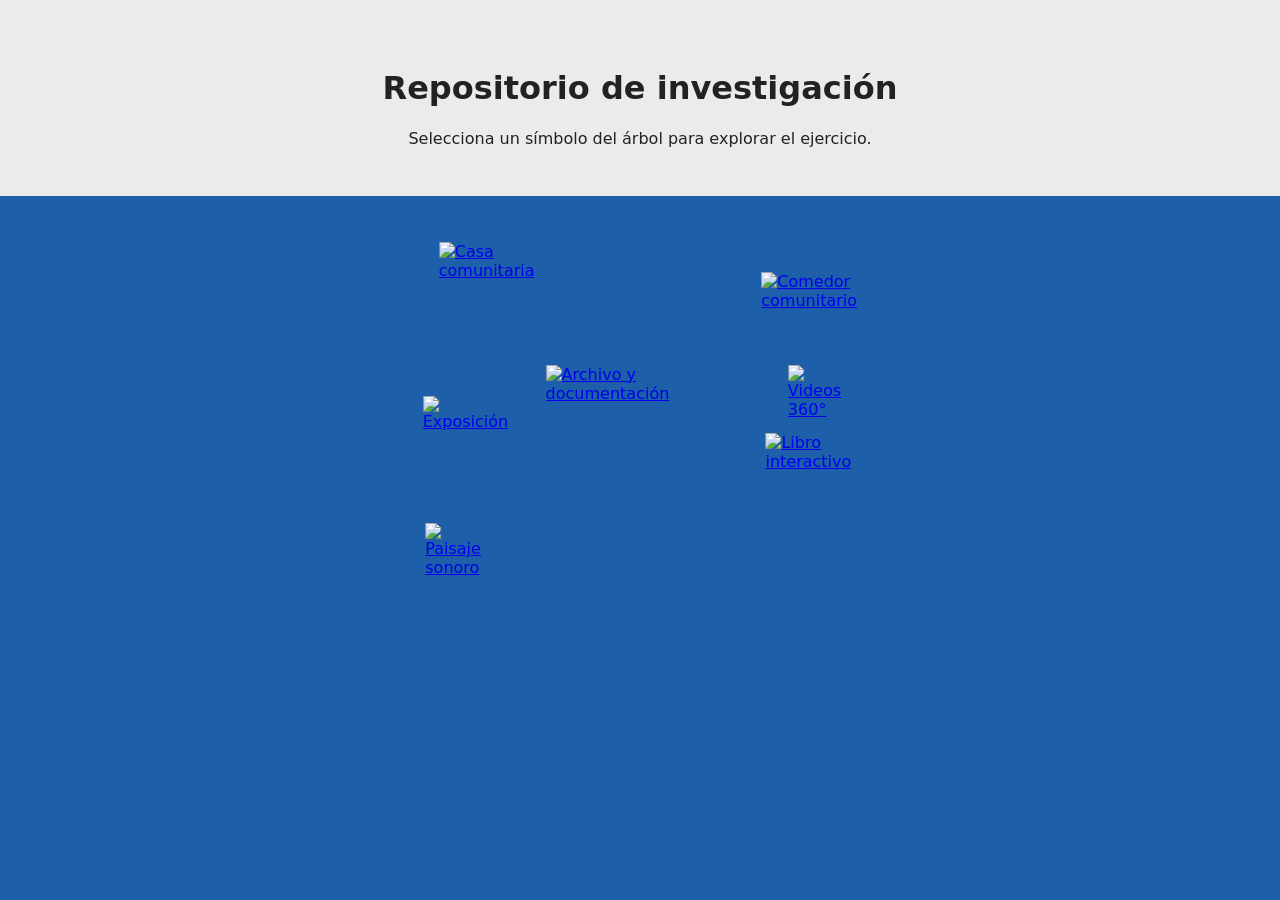
==== index.html @ 6d346aa0 "Create index.html" ====
<!DOCTYPE html>
<html lang="es">
<head>
<meta charset="UTF-8">
<meta name="viewport" content="width=device-width, initial-scale=1">
<title>Repositorio de investigación</title>
<style>
        body {
      margin: 0;
      background: #1d5fa8;
      font-family: system-ui, sans-serif;
      color: #fff;
    }

    header {
      text-align: center;
      padding: 3rem 1.5rem 2rem;
      background: #ebebeb;
      color: #222;
    }

    .arbol {
      position: relative;
      width: min(100%, 640px);
      aspect-ratio: 640 / 427;
      margin: 0 auto;
      background: url("arbol.jpg") center / 100% 100% no-repeat;
    }

    .nodo {
      position: absolute;
      display: block;
      transform: translate(-50%, -50%);
    }

    .nodo img {
      width: 100%;
      height: 100%;
      object-fit: contain;
      transition: transform 0.2s ease;
    }

    .nodo:hover img,
    .nodo:focus-visible img {
      transform: scale(1.15);
    }

    .nodo::after {
      content: attr(data-titulo);
      position: absolute;
      left: 50%;
      bottom: 110%;
      transform: translateX(-50%);
      background: #111;
      padding: 0.3rem 0.6rem;
      border-radius: 4px;
      font-size: 0.8rem;
      white-space: nowrap;
      opacity: 0;
      pointer-events: none;
      transition: opacity 0.2s;
    }

    .nodo:hover::after,
    .nodo:focus-visible::after {
      opacity: 1;
    }
  </style>
</head>
<body>

<header>
  <h1>Repositorio de investigación</h1>
  <p>Selecciona un símbolo del árbol para explorar el ejercicio.</p>
</header>

<main class="arbol">
  <!-- Las posiciones están en % del recorte del árbol.
       left/top marcan el centro del símbolo. -->

  <a class="nodo" href="#casa-comunitaria" data-titulo="Casa comunitaria"
     style="left: 21.5%; top: 15.2%; width: 5.9%; height: 8.9%;">
    <img src="simbolos/1.png" alt="Casa comunitaria">
  </a>

  <a class="nodo" href="#comedor" data-titulo="Comedor comunitario"
     style="left: 71.0%; top: 22.0%; width: 4.1%; height: 8.4%;">
    <img src="simbolos/2.png" alt="Comedor comunitario">
  </a>

  <a class="nodo" href="#archivo" data-titulo="Archivo y documentación"
     style="left: 39.3%; top: 44.0%; width: 8.1%; height: 8.9%;">
    <img src="simbolos/3.png" alt="Archivo y documentación">
  </a>

  <a class="nodo" href="#exposicion" data-titulo="Exposición"
     style="left: 20.1%; top: 51.3%; width: 8.1%; height: 8.9%;">
    <img src="simbolos/4.png" alt="Exposición">
  </a>

  <a class="nodo" href="#360" data-titulo="Videos 360°"
     style="left: 74.8%; top: 44.0%; width: 3.4%; height: 8.9%;">
    <img src="simbolos/5.png" alt="Videos 360°">
  </a>

  <a class="nodo" href="#libro" data-titulo="Libro interactivo"
     style="left: 71.3%; top: 60.0%; width: 3.4%; height: 8.9%;">
    <img src="simbolos/6.png" alt="Libro interactivo">
  </a>

  <a class="nodo" href="#paisaje-sonoro" data-titulo="Paisaje sonoro"
     style="left: 21.9%; top: 81.1%; width: 10.9%; height: 8.9%;">
    <img src="simbolos/7.png" alt="Paisaje sonoro">
  </a>
</main>

</body>
</html>
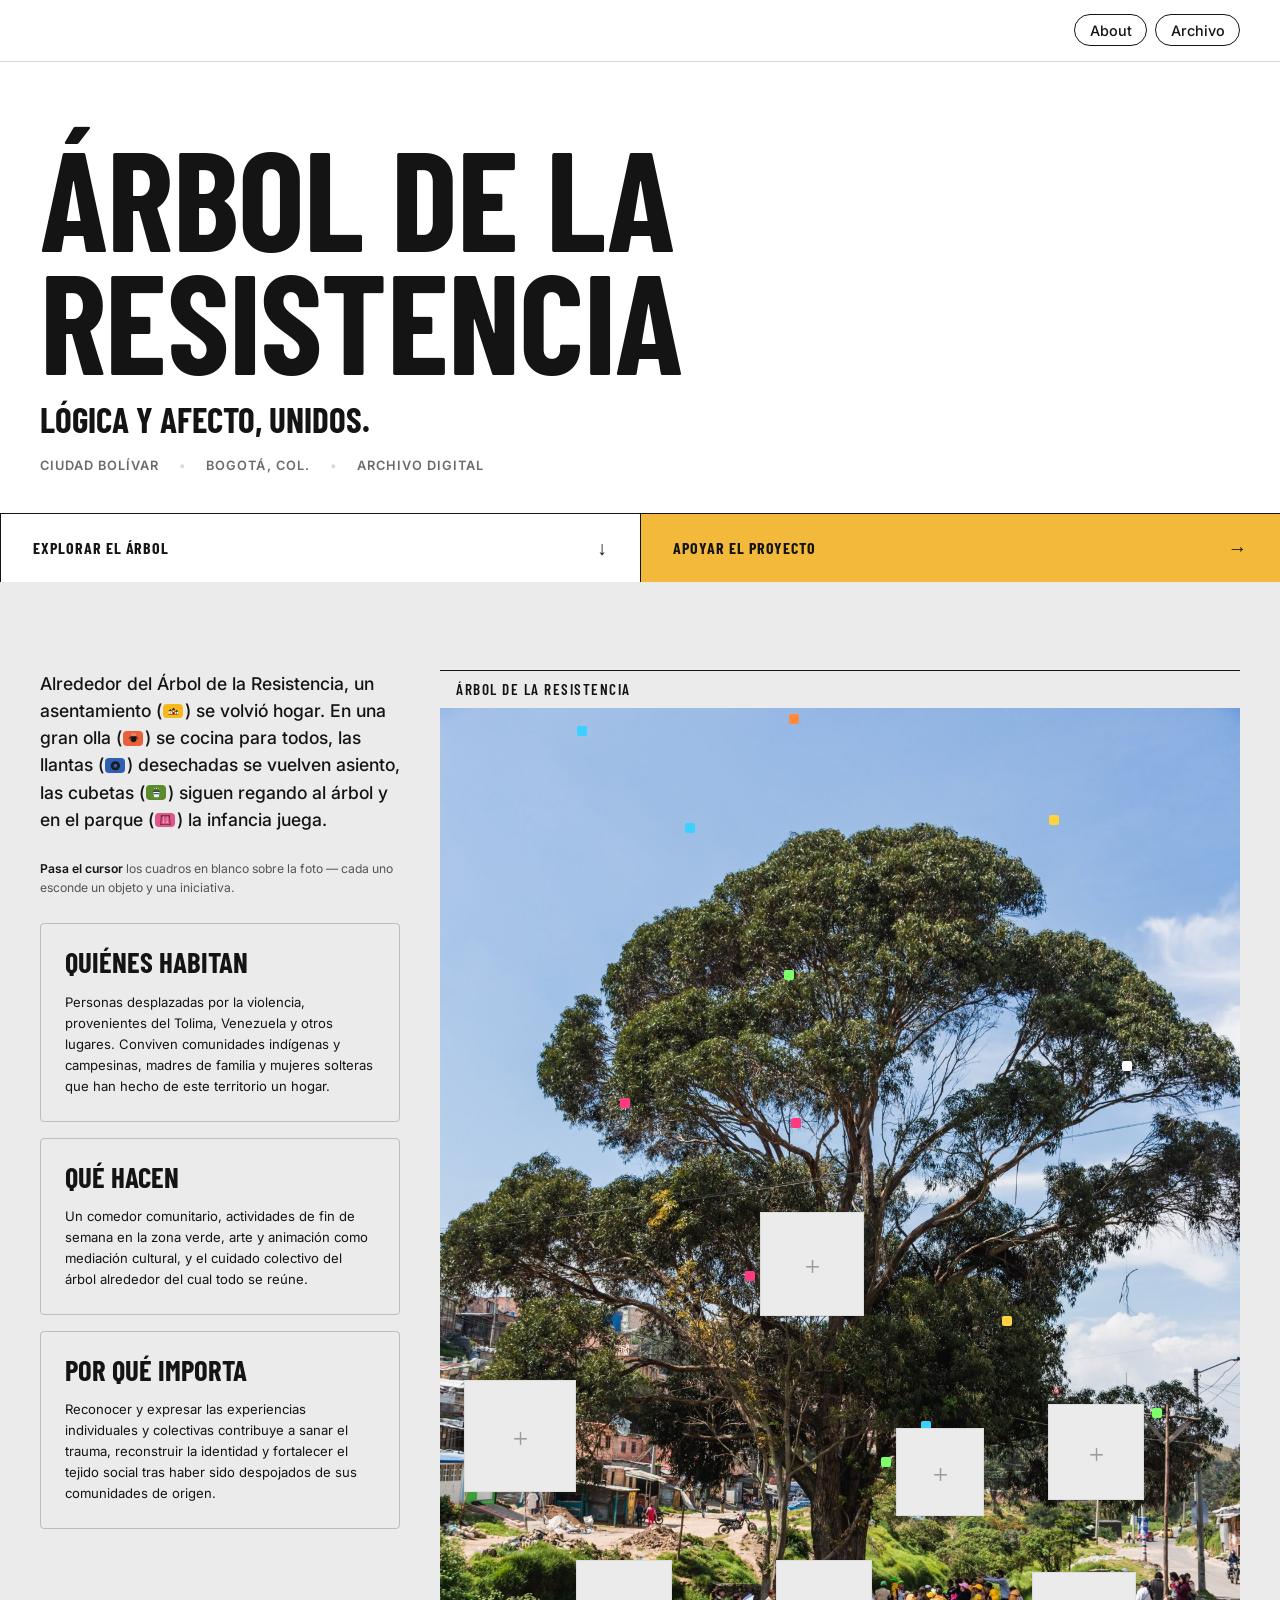
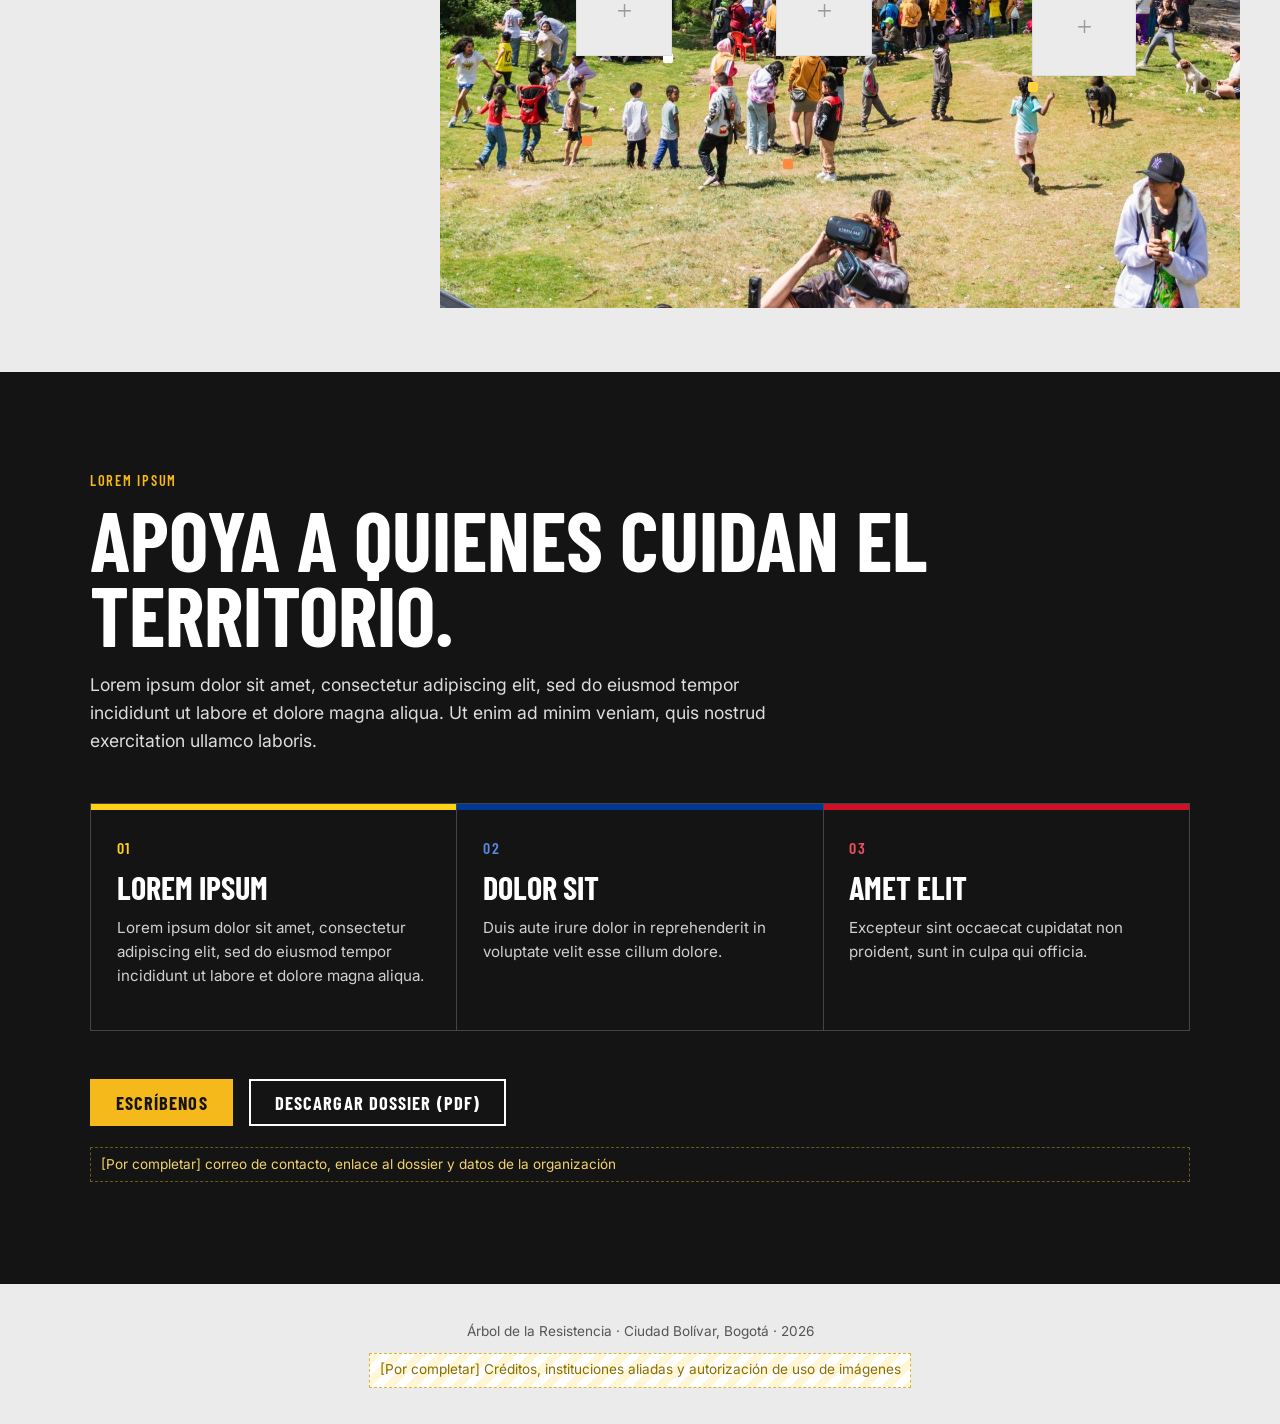
==== commit 04359270: "web primera version de la página" ====
--- a/index.html
+++ b/index.html
@@ -1,118 +1,155 @@
-<!DOCTYPE html>
+<!doctype html>
 <html lang="es">
 <head>
-<meta charset="UTF-8">
-<meta name="viewport" content="width=device-width, initial-scale=1">
-<title>Repositorio de investigación</title>
-<style>
-        body {
-      margin: 0;
-      background: #1d5fa8;
-      font-family: system-ui, sans-serif;
-      color: #fff;
-    }
+  <meta charset="utf-8">
+  <meta name="viewport" content="width=device-width, initial-scale=1">
+  <title>El Árbol de la Resistencia</title>
+  <meta name="description" content="Archivo digital de las iniciativas comunitarias de un asentamiento en Ciudad Bolívar, Bogotá, alrededor del Árbol de la Resistencia.">
+  <meta property="og:title" content="El Árbol de la Resistencia">
+  <meta property="og:description" content="Siete objetos, siete iniciativas: la memoria y el cuidado colectivo de un asentamiento en Ciudad Bolívar.">
+  <meta property="og:image" content="assets/img/arbol.jpg">
 
-    header {
-      text-align: center;
-      padding: 3rem 1.5rem 2rem;
-      background: #ebebeb;
-      color: #222;
-    }
-
-    .arbol {
-      position: relative;
-      width: min(100%, 640px);
-      aspect-ratio: 640 / 427;
-      margin: 0 auto;
-      background: url("arbol.jpg") center / 100% 100% no-repeat;
-    }
-
-    .nodo {
-      position: absolute;
-      display: block;
-      transform: translate(-50%, -50%);
-    }
-
-    .nodo img {
-      width: 100%;
-      height: 100%;
-      object-fit: contain;
-      transition: transform 0.2s ease;
-    }
-
-    .nodo:hover img,
-    .nodo:focus-visible img {
-      transform: scale(1.15);
-    }
-
-    .nodo::after {
-      content: attr(data-titulo);
-      position: absolute;
-      left: 50%;
-      bottom: 110%;
-      transform: translateX(-50%);
-      background: #111;
-      padding: 0.3rem 0.6rem;
-      border-radius: 4px;
-      font-size: 0.8rem;
-      white-space: nowrap;
-      opacity: 0;
-      pointer-events: none;
-      transition: opacity 0.2s;
-    }
-
-    .nodo:hover::after,
-    .nodo:focus-visible::after {
-      opacity: 1;
-    }
-  </style>
+  <link rel="preconnect" href="https://fonts.googleapis.com">
+  <link rel="preconnect" href="https://fonts.gstatic.com" crossorigin>
+  <link href="https://fonts.googleapis.com/css2?family=Barlow+Condensed:wght@600;700&family=Inter:wght@400;500;600&display=swap" rel="stylesheet">
+  <link rel="stylesheet" href="css/styles.css">
+  <link rel="stylesheet" href="css/extras.css">
 </head>
 <body>
 
-<header>
-  <h1>Repositorio de investigación</h1>
-  <p>Selecciona un símbolo del árbol para explorar el ejercicio.</p>
-</header>
+  <!-- ============ 1. ENCABEZADO: barra + hero + franja ============ -->
+  <header class="barra">
+    <nav class="nav" aria-label="Secciones">
+      <a href="about.html">About</a>
+      <a href="archivo.html">Archivo</a>
+    </nav>
+  </header>
 
-<main class="arbol">
-  <!-- Las posiciones están en % del recorte del árbol.
-       left/top marcan el centro del símbolo. -->
+  <section class="hero" id="inicio">
+    <h1>Árbol de la<br>resistencia</h1>
+    <p class="lema">Lógica y afecto, unidos.</p>
+    <ul class="datos">
+      <li>Ciudad Bolívar</li>
+      <li>Bogotá, Col.</li>
+      <li>Archivo digital</li>
+    </ul>
+  </section>
 
-  <a class="nodo" href="#casa-comunitaria" data-titulo="Casa comunitaria"
-     style="left: 21.5%; top: 15.2%; width: 5.9%; height: 8.9%;">
-    <img src="simbolos/1.png" alt="Casa comunitaria">
-  </a>
+  <div class="franja">
+    <a class="accion" href="#arbol">Explorar el árbol <span aria-hidden="true">↓</span></a>
+    <a class="accion principal" href="#apoyo">Apoyar el proyecto <span aria-hidden="true">→</span></a>
+  </div>
 
-  <a class="nodo" href="#comedor" data-titulo="Comedor comunitario"
-     style="left: 71.0%; top: 22.0%; width: 4.1%; height: 8.4%;">
-    <img src="simbolos/2.png" alt="Comedor comunitario">
-  </a>
+  <main>
 
-  <a class="nodo" href="#archivo" data-titulo="Archivo y documentación"
-     style="left: 39.3%; top: 44.0%; width: 8.1%; height: 8.9%;">
-    <img src="simbolos/3.png" alt="Archivo y documentación">
-  </a>
+    <!-- ============ 2. FRASE + TARJETAS + ÁRBOL INTERACTIVO (dos columnas) ============ -->
+    <section class="seccion-arbol" id="arbol" aria-labelledby="intro-titulo">
+      <h2 id="intro-titulo" class="solo-lectores">El Árbol de la Resistencia</h2>
 
-  <a class="nodo" href="#exposicion" data-titulo="Exposición"
-     style="left: 20.1%; top: 51.3%; width: 8.1%; height: 8.9%;">
-    <img src="simbolos/4.png" alt="Exposición">
-  </a>
+      <div class="col-izq">
+        <p class="frase">
+          Alrededor del Árbol de la Resistencia, un asentamiento <span class="nw">(<button class="chip" data-obj="asentamiento" type="button"></button>)</span>
+          se volvió hogar. En una gran olla <span class="nw">(<button class="chip" data-obj="olla" type="button"></button>)</span>
+          se cocina para todos, las llantas <span class="nw">(<button class="chip" data-obj="llantas" type="button"></button>)</span>
+          desechadas se vuelven asiento, las cubetas <span class="nw">(<button class="chip" data-obj="cubetas" type="button"></button>)</span>
+          siguen regando al árbol y en el parque <span class="nw">(<button class="chip" data-obj="parque" type="button"></button>)</span>
+          la infancia juega.
+        </p>
 
-  <a class="nodo" href="#360" data-titulo="Videos 360°"
-     style="left: 74.8%; top: 44.0%; width: 3.4%; height: 8.9%;">
-    <img src="simbolos/5.png" alt="Videos 360°">
-  </a>
+        <p class="pista">
+          <span class="pista-puntero">Pasa el cursor</span><span class="pista-tactil">Toca</span>
+          los cuadros en blanco sobre la foto — cada uno esconde un objeto y una iniciativa.
+        </p>
 
-  <a class="nodo" href="#libro" data-titulo="Libro interactivo"
-     style="left: 71.3%; top: 60.0%; width: 3.4%; height: 8.9%;">
-    <img src="simbolos/6.png" alt="Libro interactivo">
-  </a>
+        <div class="rejilla rejilla-vertical">
+          <article class="celda-p">
+            <h3>Quiénes habitan</h3>
+            <p>Personas desplazadas por la violencia, provenientes del Tolima, Venezuela y otros lugares. Conviven comunidades indígenas y campesinas, madres de familia y mujeres solteras que han hecho de este territorio un hogar.</p>
+          </article>
+          <article class="celda-p">
+            <h3>Qué hacen</h3>
+            <p>Un comedor comunitario, actividades de fin de semana en la zona verde, arte y animación como mediación cultural, y el cuidado colectivo del árbol alrededor del cual todo se reúne.</p>
+          </article>
+          <article class="celda-p">
+            <h3>Por qué importa</h3>
+            <p>Reconocer y expresar las experiencias individuales y colectivas contribuye a sanar el trauma, reconstruir la identidad y fortalecer el tejido social tras haber sido despojados de sus comunidades de origen.</p>
+          </article>
+        </div>
+      </div>
 
-  <a class="nodo" href="#paisaje-sonoro" data-titulo="Paisaje sonoro"
-     style="left: 21.9%; top: 81.1%; width: 10.9%; height: 8.9%;">
-    <img src="simbolos/7.png" alt="Paisaje sonoro">
-  </a>
-</main>
+      <div class="col-der">
+        <div class="escenario" aria-label="Fotografía del Árbol de la Resistencia con objetos por descubrir">
+          <div class="escenario-meta">
+            <span>Árbol de la Resistencia</span>
+            <span id="contador" aria-live="polite">Objetos descubiertos: 0 / 5</span>
+          </div>
+          <div class="foto" id="stage">
+            <img src="assets/img/arbol.jpg" width="1400" height="2100"
+                 alt="Un gran árbol de eucalipto en una zona verde de Ciudad Bolívar; debajo, niños jugando y una reunión comunitaria.">
+            <!-- Los cuadros blancos (botones) los genera js/main.js desde js/data.js -->
+          </div>
+        </div>
+      </div>
+    </section>
+
+    <!-- ============ 4. LOS TRES FRENTES + APOYO ============ -->
+    <section class="apoyo" id="apoyo" aria-labelledby="apoyo-titulo">
+      <div class="apoyo-int">
+        <p class="etiqueta">Lorem ipsum</p>
+        <h2 id="apoyo-titulo">Apoya a quienes cuidan el territorio.</h2>
+        <p class="apoyo-texto">Lorem ipsum dolor sit amet, consectetur adipiscing elit, sed do eiusmod tempor incididunt ut labore et dolore magna aliqua. Ut enim ad minim veniam, quis nostrud exercitation ullamco laboris.</p>
+
+        <div class="frentes">
+          <article class="frente" style="--c:#FCD116">
+            <span class="frente-n">01</span>
+            <h3>Lorem ipsum</h3>
+            <p>Lorem ipsum dolor sit amet, consectetur adipiscing elit, sed do eiusmod tempor incididunt ut labore et dolore magna aliqua.</p>
+          </article>
+          <article class="frente" style="--c:#003893; --n:#5B86E0">
+            <span class="frente-n">02</span>
+            <h3>Dolor sit</h3>
+            <p>Duis aute irure dolor in reprehenderit in voluptate velit esse cillum dolore.</p>
+          </article>
+          <article class="frente" style="--c:#CE1126; --n:#F0505F">
+            <span class="frente-n">03</span>
+            <h3>Amet elit</h3>
+            <p>Excepteur sint occaecat cupidatat non proident, sunt in culpa qui officia.</p>
+          </article>
+        </div>
+
+        <div class="contacto">
+          <a class="boton" href="mailto:contacto@ejemplo.org?subject=%C3%81rbol%20de%20la%20Resistencia">Escríbenos</a>
+          <a class="boton boton-ghost" href="#" aria-disabled="true" title="Pendiente: enlazar el dossier en PDF">Descargar dossier (PDF)</a>
+          <p class="pendiente">[Por completar] correo de contacto, enlace al dossier y datos de la organización</p>
+        </div>
+      </div>
+    </section>
+  </main>
+
+  <footer class="pie">
+    <p>Árbol de la Resistencia · Ciudad Bolívar, Bogotá · 2026</p>
+    <p class="pendiente">[Por completar] Créditos, instituciones aliadas y autorización de uso de imágenes</p>
+  </footer>
+
+  <!-- ============ VENTANA SOBREPUESTA (se rellena desde js/data.js) ============ -->
+  <div class="modal" id="modal" hidden>
+    <div class="modal-fondo" data-cerrar></div>
+    <div class="modal-panel" role="dialog" aria-modal="true" aria-labelledby="modal-titulo" tabindex="-1">
+      <div class="modal-barra">
+        <span class="modal-pos" id="modal-pos"></span>
+        <div class="modal-acciones">
+          <button type="button" id="prev" aria-label="Objeto anterior">←</button>
+          <button type="button" id="next" aria-label="Objeto siguiente">→</button>
+          <button type="button" id="cerrar" data-cerrar aria-label="Cerrar">Cerrar ✕</button>
+        </div>
+      </div>
+      <div class="modal-cuerpo" id="modal-cuerpo"></div>
+    </div>
+  </div>
+
+  <script src="js/data.js"></script>
+  <script src="js/main.js"></script>
+  <script src="js/extras.js"></script>
 
 </body>
-</html>+</html>
--- a/css/styles.css
+++ b/css/styles.css
@@ -0,0 +1,301 @@
+/* ============================================================
+   PROYECTO CONSTANZA — estilos
+   Paleta tomada de la foto: cielo, pasto, chaquetas amarillas.
+   Tipografía: condensada y en mayúsculas para títulos (idea 3),
+   sans neutra para texto (ideas 1 y 2).
+   ============================================================ */
+
+:root {
+  --gris: #ebebeb;
+  --blanco: #fff;
+  --tinta: #141414;
+  --linea: #bdbdbd;
+  --amarillo: #F6B91B;
+  --naranja: #E8603C;
+  --azul: #2F5FB3;
+  --verde: #5C8A2E;
+  --rosa: #E0568A;
+  --display: 'Barlow Condensed', 'Arial Narrow', Impact, sans-serif;
+  --texto: 'Inter', system-ui, -apple-system, 'Segoe UI', Roboto, sans-serif;
+}
+
+*, *::before, *::after { box-sizing: border-box; }
+html { scroll-behavior: smooth; }
+body {
+  margin: 0;
+  font-family: var(--texto);
+  color: var(--tinta);
+  background: var(--gris);
+  line-height: 1.6;
+  -webkit-font-smoothing: antialiased;
+}
+body.bloqueado { overflow: hidden; }
+img { max-width: 100%; }
+a { color: inherit; }
+
+.solo-lectores {
+  position: absolute; width: 1px; height: 1px; overflow: hidden;
+  clip: rect(0 0 0 0); white-space: nowrap;
+}
+
+.etiqueta {
+  font: 600 .9rem/1 var(--display);
+  letter-spacing: .12em; text-transform: uppercase; margin: 0 0 .8rem;
+}
+
+.pendiente { /* marcador de contenido por completar */
+  color: #8a6d00; background: repeating-linear-gradient(135deg, #fff6d6 0 8px, #fff 8px 16px);
+  border: 1px dashed #d6b53a; padding: .35rem .6rem; font-size: .85rem;
+}
+
+/* ================= 1. PORTADA ================= */
+.portada {
+  display: grid;
+  grid-template-columns: repeat(4, 1fr);
+  background: var(--blanco);
+  border-bottom: 1px solid var(--tinta);
+}
+.celda {
+  padding: clamp(14px, 2.2vw, 28px);
+  border-right: 1px solid var(--linea);
+  border-bottom: 1px solid var(--linea);
+  font-family: var(--display);
+  text-transform: uppercase;
+  font-weight: 700;
+  line-height: 1;
+}
+.celda p { margin: 0; }
+.celda-titulo { grid-column: span 2; display: flex; align-items: flex-end; min-height: clamp(180px, 30vw, 380px); }
+.celda-titulo h1 { margin: 0; font-size: clamp(2.2rem, 7vw, 7rem); line-height: .86; white-space: nowrap; letter-spacing: -.01em; }
+.celda-dato { font-size: clamp(1rem, 2vw, 1.6rem); }
+.celda-marca { display: flex; justify-content: flex-end; text-align: right; }
+.celda-lema { grid-column: span 2; font-size: clamp(1.4rem, 3.4vw, 3rem); display: flex; align-items: center; }
+.celda-link {
+  display: flex; align-items: center; justify-content: space-between;
+  font-size: clamp(1rem, 1.8vw, 1.5rem); text-decoration: none; letter-spacing: .02em;
+  transition: background .2s, color .2s;
+}
+.celda-link:hover, .celda-link:focus-visible { background: var(--tinta); color: var(--blanco); outline: none; }
+.celda-apoyo { background: var(--amarillo); border-right: 0; }
+.celda-apoyo:hover, .celda-apoyo:focus-visible { background: var(--naranja); color: var(--tinta); }
+.celda:nth-child(4n) { border-right: 0; }
+
+/* ================= 2. FRASE + ÁRBOL ================= */
+.intro { padding: clamp(48px, 9vw, 110px) 20px clamp(28px, 4vw, 48px); text-align: center; }
+.frase {
+  max-width: 34em; margin: 0 auto;
+  font-size: clamp(1.15rem, 2.5vw, 1.75rem);
+  line-height: 2.5; font-weight: 500;
+}
+.nw { white-space: nowrap; }
+.chip {
+  display: inline-block; vertical-align: middle;
+  width: 2.1em; height: 1.5em; margin: 0 .1em; padding: .12em;
+  border: 0; border-radius: 4px; background: var(--tile);
+  cursor: pointer; position: relative; top: -.08em;
+  transition: transform .2s ease, box-shadow .2s ease;
+}
+.chip svg { width: 100%; height: 100%; display: block; }
+.chip:hover, .chip:focus-visible { transform: scale(1.18) rotate(-2deg); box-shadow: 0 6px 16px rgba(0,0,0,.25); outline: none; z-index: 2; }
+
+.pista { margin: 2rem auto 0; max-width: 32em; font-size: .9rem; color: #555; }
+.pista span:first-child, .pista span:nth-child(2) { font-weight: 600; color: var(--tinta); }
+.pista-tactil { display: none; }
+@media (hover: none) { .pista-puntero { display: none; } .pista-tactil { display: inline; } }
+
+.escenario { max-width: 860px; margin: 0 auto; }
+.escenario-meta {
+  display: flex; justify-content: space-between; gap: 1rem;
+  padding: .7rem 1rem; font: 600 .95rem/1 var(--display);
+  letter-spacing: .1em; text-transform: uppercase;
+  border-top: 1px solid var(--tinta);
+}
+.foto { position: relative; line-height: 0; background: #6fa3de; }
+.foto img { display: block; width: 100%; height: auto; }
+
+/* --- el cuadro blanco que esconde un objeto --- */
+.cuadro {
+  position: absolute; padding: 0; border: 0; cursor: pointer;
+  background: var(--gris);               /* igual al fondo de la página: parece un recorte */
+  box-shadow: inset 0 0 0 1px rgba(0,0,0,.06);
+  transition: transform .25s cubic-bezier(.2,.8,.2,1), box-shadow .25s;
+  container-type: size;
+}
+.cuadro:hover, .cuadro:focus-visible, .cuadro.espiando {
+  transform: scale(1.12); z-index: 5; outline: none;
+  box-shadow: 0 14px 34px rgba(0,0,0,.4);
+}
+.cuadro:focus-visible { outline: 3px solid var(--tinta); outline-offset: 3px; }
+
+.objeto {
+  position: absolute; inset: 0; background: var(--tile);
+  display: grid; place-items: center;
+  opacity: 0; transform: scale(.86);
+  transition: opacity .22s ease, transform .3s cubic-bezier(.2,.8,.2,1);
+}
+.objeto svg { width: 66%; height: 66%; margin-bottom: 14%; display: block; }
+.objeto img { width: 78%; height: 66%; object-fit: contain; margin-bottom: 14%; display: block; filter: drop-shadow(0 4px 6px rgba(0,0,0,.3)); }
+.objeto-nombre {
+  position: absolute; left: 0; right: 0; bottom: 0; padding: .25em .4em;
+  background: rgba(255,255,255,.9); text-align: center; line-height: 1.05;
+  font: 700 clamp(8px, 9.5cqw, 14px)/1.05 var(--display);
+  letter-spacing: .03em; overflow-wrap: anywhere; text-transform: uppercase;
+}
+.cuadro:hover .objeto, .cuadro:focus-visible .objeto, .cuadro.espiando .objeto { opacity: 1; transform: scale(1); }
+
+.mas {
+  position: absolute; inset: 0; display: grid; place-items: center;
+  font: 300 clamp(18px, 40cqw, 34px)/1 var(--display); color: #9b9b9b; pointer-events: none;
+  animation: latido 3.2s ease-in-out infinite; animation-delay: var(--retraso, 0s);
+  transition: opacity .15s;
+}
+.cuadro:hover .mas, .cuadro:focus-visible .mas, .cuadro.espiando .mas { opacity: 0; animation: none; }
+@keyframes latido { 0%, 100% { opacity: .35; } 50% { opacity: 1; } }
+
+.cuadro.visto::after {                     /* marca discreta de "ya lo exploraste" */
+  content: ''; position: absolute; left: 0; right: 0; bottom: -5px; height: 4px; background: var(--tile);
+}
+
+/* ================= 3. EL PROYECTO (rejilla estilo póster) ================= */
+.proyecto { background: var(--blanco); border-top: 1px solid var(--tinta); }
+.rejilla { display: grid; grid-template-columns: repeat(3, 1fr); max-width: 1200px; margin: 0 auto; }
+.celda-p { padding: clamp(24px, 4vw, 56px); border-right: 1px solid var(--linea); }
+.celda-p:last-child { border-right: 0; }
+.celda-p h3 { margin: 0 0 1rem; font: 700 clamp(1.8rem, 3.4vw, 2.8rem)/.95 var(--display); text-transform: uppercase; }
+.celda-p p { margin: 0; max-width: 34ch; }
+
+/* ================= 4. APOYO ================= */
+.apoyo { background: var(--tinta); color: var(--blanco); padding: clamp(48px, 8vw, 110px) 20px; }
+.apoyo-int { max-width: 1100px; margin: 0 auto; }
+.apoyo .etiqueta { color: var(--amarillo); }
+.apoyo h2 { margin: 0 0 1.2rem; max-width: 14em; font: 700 clamp(2.4rem, 6.5vw, 5.4rem)/.9 var(--display); text-transform: uppercase; }
+.apoyo-texto { max-width: 40em; font-size: 1.1rem; color: #ddd; margin: 0 0 3rem; }
+
+.frentes { display: grid; grid-template-columns: repeat(3, 1fr); gap: 1px; background: #444; border: 1px solid #444; }
+.frente { background: var(--tinta); padding: 1.6rem; border-top: 6px solid var(--c); }   /* franja: amarillo, azul, rojo */
+.frente-n { font: 600 1rem/1 var(--display); color: var(--n, var(--c)); letter-spacing: .1em; }
+.frente h3 { margin: .6rem 0 .8rem; font: 700 2rem/1 var(--display); text-transform: uppercase; }
+.frente p { margin: 0 0 1rem; color: #d0d0d0; font-size: .95rem; }
+.apoyo .pendiente { color: #f3d36a; background: transparent; border-color: #6b5a1c; }
+
+.contacto { display: flex; flex-wrap: wrap; gap: .8rem 1rem; align-items: center; margin-top: 3rem; }
+.contacto .pendiente { flex-basis: 100%; margin: .5rem 0 0; }
+.boton {
+  display: inline-block; padding: .9rem 1.6rem; background: var(--amarillo); color: var(--tinta);
+  font: 700 1.15rem/1 var(--display); letter-spacing: .06em; text-transform: uppercase; text-decoration: none;
+  transition: transform .15s, background .15s;
+}
+.boton:hover, .boton:focus-visible { background: var(--naranja); transform: translateY(-2px); outline: none; }
+.boton-ghost { background: transparent; color: var(--blanco); box-shadow: inset 0 0 0 2px var(--blanco); }
+.boton-ghost:hover, .boton-ghost:focus-visible { background: var(--blanco); color: var(--tinta); }
+
+.pie { padding: 2rem 20px; text-align: center; font-size: .85rem; color: #555; background: var(--gris); }
+.pie p { margin: .3rem auto; }
+.pie .pendiente { display: inline-block; }
+
+/* ================= VENTANA SOBREPUESTA ================= */
+.modal[hidden] { display: none; }
+.modal { position: fixed; inset: 0; z-index: 100; }
+.modal-fondo { position: absolute; inset: 0; background: rgba(10,10,10,.72); backdrop-filter: blur(4px); animation: aparecer .25s ease; }
+.modal-panel {
+  position: absolute; top: 50%; left: 50%;
+  width: min(1040px, 94vw); max-height: 92vh; overflow-y: auto;
+  background: var(--blanco); transform: translate(-50%, -50%);
+  box-shadow: 0 30px 80px rgba(0,0,0,.5); outline: none;
+  animation: subir .35s cubic-bezier(.2,.8,.2,1);
+}
+@keyframes aparecer { from { opacity: 0; } }
+@keyframes subir { from { opacity: 0; transform: translate(-50%, -46%); } }
+
+.modal-barra {
+  position: sticky; top: 0; z-index: 3; display: flex; justify-content: space-between; align-items: center;
+  padding: .6rem .8rem .6rem 1.2rem; background: var(--blanco); border-bottom: 1px solid var(--linea);
+}
+.modal-pos { font: 700 1.1rem/1 var(--display); letter-spacing: .1em; }
+.modal-acciones { display: flex; gap: .4rem; }
+.modal-acciones button {
+  font: 700 1rem/1 var(--display); letter-spacing: .06em; text-transform: uppercase;
+  padding: .6rem .9rem; background: transparent; border: 1px solid var(--tinta); cursor: pointer;
+}
+.modal-acciones button:hover, .modal-acciones button:focus-visible { background: var(--tinta); color: var(--blanco); outline: none; }
+
+.m-cab { display: grid; grid-template-columns: minmax(180px, 34%) 1fr; background: var(--tile); }
+.m-objeto { position: relative; display: grid; place-items: center; padding: 2rem; min-height: 260px; }
+.m-objeto svg { width: min(100%, 220px); height: auto; }
+.m-objeto img { width: min(100%, 220px); max-height: 240px; object-fit: contain; filter: drop-shadow(0 6px 10px rgba(0,0,0,.3)); }
+.m-num { position: absolute; left: 1rem; top: .6rem; font: 700 clamp(3rem, 8vw, 6rem)/1 var(--display); color: rgba(255,255,255,.75); }
+.m-titulos { background: var(--blanco); padding: clamp(1.4rem, 3vw, 2.6rem); display: flex; flex-direction: column; justify-content: flex-end; border-left: 1px solid var(--tinta); }
+.m-titulos h2 { margin: 0 0 1rem; font: 700 clamp(2.6rem, 7vw, 5.4rem)/.88 var(--display); text-transform: uppercase; }
+.m-iniciativa { margin: 0; font-size: 1.15rem; font-weight: 600; }
+.m-iniciativa span { display: block; font: 600 .85rem/1 var(--display); letter-spacing: .12em; text-transform: uppercase; color: #777; margin-bottom: .3rem; }
+
+.m-grid { display: grid; grid-template-columns: 1.2fr 1fr; border-bottom: 1px solid var(--linea); }
+.m-col { padding: clamp(1.2rem, 3vw, 2.2rem); }
+.m-col + .m-col { border-left: 1px solid var(--linea); }
+.m-col h3, .m-seccion h3 {
+  margin: 1.4rem 0 .7rem; font: 700 1.05rem/1 var(--display); letter-spacing: .12em; text-transform: uppercase;
+}
+.m-col h3:first-child { margin-top: 0; }
+.m-col p { margin: 0 0 .8rem; }
+.m-simbolo { font-size: 1.1rem; }
+
+.cifras { display: grid; gap: .6rem; }
+.cifra { display: flex; align-items: baseline; gap: .8rem; padding: .6rem 0; border-bottom: 1px solid var(--linea); }
+.cifra strong { font: 700 2.6rem/1 var(--display); min-width: 2.6ch; }
+.cifra span { font-size: .9rem; color: #555; }
+.cifra.pendiente { background: none; border: 0; border-bottom: 1px dashed #d6b53a; padding-left: 0; }
+
+.voz { margin: 0; padding: 1rem 1.2rem; border-left: 5px solid var(--tile, var(--amarillo)); background: var(--gris); }
+.voz p { font-size: 1.1rem; font-style: italic; margin: 0 0 .5rem; }
+.voz cite { font-size: .85rem; font-style: normal; color: #555; }
+.voz.pendiente { background: repeating-linear-gradient(135deg, #fff6d6 0 8px, #fff 8px 16px); }
+
+.m-seccion { padding: clamp(1.2rem, 3vw, 2.2rem); }
+.m-seccion h3 { margin-top: 0; }
+.galeria { display: grid; grid-template-columns: repeat(3, 1fr); gap: 8px; }
+.galeria figure { margin: 0; aspect-ratio: 4 / 3; overflow: hidden; background: var(--gris); position: relative; }
+.galeria img { width: 100%; height: 100%; object-fit: cover; display: block; }
+.galeria figcaption { position: absolute; left: 0; right: 0; bottom: 0; padding: .4rem .6rem; font-size: .75rem; background: rgba(255,255,255,.9); }
+.foto-vacia { display: grid; place-content: center; text-align: center; gap: .3rem; border: 1.5px dashed #aaa; color: #777; font: 600 1.05rem/1 var(--display); letter-spacing: .08em; text-transform: uppercase; }
+.foto-vacia small { font: 400 .7rem/1.2 var(--texto); letter-spacing: 0; text-transform: none; word-break: break-all; padding: 0 .6rem; }
+.m-nota { margin: .8rem 0 0; font-size: .85rem; color: #666; }
+
+.m-apoyo { background: var(--gris); }
+.m-apoyo ul { margin: 0 0 1.2rem; padding-left: 1.2rem; }
+.m-apoyo li { margin-bottom: .4rem; }
+.m-apoyo li.pendiente { list-style: none; margin-left: -1.2rem; }
+.m-apoyo .boton { margin-top: .4rem; }
+
+/* ================= MODO EDICIÓN (?edit) ================= */
+.modo-edicion .cuadro { cursor: move; outline: 2px dashed #e8603c; touch-action: none; }
+.modo-edicion .cuadro .objeto { opacity: .9; transform: none; }
+.modo-edicion .cuadro .mas { display: none; }
+.asa { position: absolute; right: -2px; bottom: -2px; width: 14px; height: 14px; background: var(--tinta); cursor: nwse-resize; }
+.barra-edicion {
+  position: fixed; left: 0; right: 0; bottom: 0; z-index: 200; padding: .7rem 1rem;
+  background: var(--tinta); color: var(--blanco); font-size: .85rem;
+}
+.barra-edicion button { margin-left: .6rem; padding: .35rem .8rem; font: 700 .9rem var(--display); letter-spacing: .05em; cursor: pointer; }
+.barra-edicion pre { margin: .5rem 0 0; font-size: .75rem; color: #f3d36a; white-space: pre-wrap; }
+
+/* ================= RESPONSIVE ================= */
+@media (max-width: 760px) {
+  .portada { grid-template-columns: repeat(2, 1fr); }
+  .celda-titulo, .celda-lema { grid-column: span 2; }
+  .celda:nth-child(4n) { border-right: 1px solid var(--linea); }
+  .celda:nth-child(2n) { border-right: 0; }
+  .celda-titulo { border-right: 0; }
+  .rejilla, .frentes, .m-grid { grid-template-columns: 1fr; }
+  .celda-p { border-right: 0; border-bottom: 1px solid var(--linea); }
+  .m-col + .m-col { border-left: 0; border-top: 1px solid var(--linea); }
+  .m-cab { grid-template-columns: 1fr; }
+  .m-titulos { border-left: 0; border-top: 1px solid var(--tinta); }
+  .m-objeto { min-height: 180px; }
+  .galeria { grid-template-columns: 1fr 1fr; }
+  .modal-panel { width: 100vw; max-height: 100vh; height: 100vh; }
+}
+
+@media (prefers-reduced-motion: reduce) {
+  html { scroll-behavior: auto; }
+  *, *::before, *::after { animation: none !important; transition: none !important; }
+}
--- a/css/extras.css
+++ b/css/extras.css
@@ -0,0 +1,150 @@
+/* Estilos añadidos. Se cargan después de styles.css. */
+
+/* ---- Navegación visible arriba a la derecha ---- */
+.menu { position: fixed; top: 1rem; right: 1rem; z-index: 60; display: flex; gap: .5rem; font-family: Inter, system-ui, sans-serif; }
+.menu a { background: #fff; border: 1.5px solid #111; color: #111; padding: .35rem .9rem; border-radius: 999px; text-decoration: none; font-size: .9rem; }
+.menu a:hover, .menu a:focus-visible { background: #111; color: #fff; }
+
+/* ---- Páginas auxiliares (About y Archivo) ---- */
+.pagina-simple { max-width: 1000px; margin: 0 auto; padding: 2.5rem 1.25rem 5rem; font-family: Inter, system-ui, sans-serif; color: #111; }
+.pagina-simple h1 { font-family: 'Barlow Condensed', system-ui, sans-serif; font-size: clamp(2rem, 6vw, 3.2rem); margin: .2rem 0 1rem; }
+.volver { color: #111; text-decoration: none; border-bottom: 1px solid #111; }
+.personas { display: grid; grid-template-columns: repeat(auto-fill, minmax(200px, 1fr)); gap: 1rem; margin-top: 1.5rem; }
+.persona { border: 1.5px solid #111; border-radius: 6px; padding: .75rem; }
+.persona .foto { aspect-ratio: 1; background: #ddd; border-radius: 6px; margin-bottom: .5rem; }
+.persona h3 { margin: 0; font-size: 1rem; }
+.persona p { margin: .2rem 0 0; font-size: .85rem; color: #555; }
+.galeria-archivo { display: grid; grid-template-columns: repeat(auto-fill, minmax(160px, 1fr)); gap: .6rem; margin-top: 1.5rem; }
+.galeria-archivo .ficha { aspect-ratio: 1; border: 1.5px dashed #888; border-radius: 6px; display: grid; place-items: center; font-size: .8rem; color: #666; text-align: center; padding: .4rem; overflow: hidden; }
+.galeria-archivo img { width: 100%; height: 100%; object-fit: cover; border-radius: 6px; }
+.sentinela { text-align: center; color: #666; font-size: .85rem; padding: 1rem; }
+
+/* ---- Glitch dentro de la foto del árbol (igual al archivo de referencia) ---- */
+#stage { position: relative; }
+.glitch-capa { position: absolute; inset: 0; overflow: hidden; pointer-events: none; z-index: 0; }
+.glitch { position: absolute; width: 10px; height: 10px; border-radius: 2px; animation: parpadeo 1.6s steps(2) infinite; }
+@keyframes parpadeo {
+  0%   { opacity: 1;  transform: translate(0, 0); }
+  50%  { opacity: .2; transform: translate(4px, -3px); }
+  100% { opacity: 1;  transform: translate(-3px, 2px); }
+}
+
+/* ---- Encabezado nuevo: barra + hero + franja (maqueta aprobada) ---- */
+:root {
+  --enc-tinta: #141414;
+  --enc-papel: #ffffff;
+  --enc-amarillo: #F2B93B;
+  --enc-gris: #6b6b68;
+  --enc-linea: #d9d9d6;
+}
+
+.barra {
+  position: sticky; top: 0; z-index: 40;
+  background: var(--enc-papel);
+  border-bottom: 1px solid var(--enc-linea);
+  display: flex; align-items: center; justify-content: flex-end;
+  padding: .9rem clamp(1rem, 4vw, 2.5rem);
+}
+.barra .nav { display: flex; gap: .5rem; }
+.barra .nav a {
+  font: 500 .9rem Inter, system-ui, sans-serif; color: var(--enc-tinta); text-decoration: none;
+  padding: .4rem .9rem; border: 1.5px solid var(--enc-tinta); border-radius: 999px;
+}
+.barra .nav a:hover, .barra .nav a:focus-visible { background: var(--enc-tinta); color: var(--enc-papel); }
+
+.hero {
+  padding: clamp(2rem, 6vw, 4.5rem) clamp(1rem, 4vw, 2.5rem) clamp(1.5rem, 4vw, 2.5rem);
+  display: grid; gap: 1.25rem;
+  background: var(--enc-papel); color: var(--enc-tinta);
+}
+.hero h1 {
+  margin: 0;
+  font: 700 clamp(3.2rem, 11vw, 9rem)/.88 'Barlow Condensed', 'Arial Narrow', sans-serif;
+  text-transform: uppercase;
+  letter-spacing: -.005em;
+}
+.hero .lema {
+  font: 700 clamp(1.4rem, 3.2vw, 2.2rem)/1.05 'Barlow Condensed', 'Arial Narrow', sans-serif;
+  text-transform: uppercase; margin: 0;
+}
+.hero .datos {
+  display: flex; flex-wrap: wrap; gap: .5rem 1.25rem;
+  font: 600 .8rem Inter, system-ui, sans-serif; letter-spacing: .08em; text-transform: uppercase; color: var(--enc-gris);
+  margin: 0; list-style: none; padding: 0;
+}
+.hero .datos li + li::before { content: '•'; margin-right: 1.25rem; color: var(--enc-linea); }
+
+.franja {
+  border-top: 1px solid var(--enc-tinta);
+  display: grid;
+  grid-template-columns: 1fr 1fr;
+  align-items: stretch;
+  background: var(--enc-papel);
+}
+.franja .accion {
+  display: flex; align-items: center; gap: .75rem;
+  padding: 1.5rem clamp(1rem, 3vw, 2rem);
+  font: 700 1rem 'Barlow Condensed', 'Arial Narrow', sans-serif; letter-spacing: .06em; text-transform: uppercase;
+  color: var(--enc-tinta); text-decoration: none; border-left: 1px solid var(--enc-tinta);
+  justify-content: space-between;
+  transition: background .2s, color .2s;
+}
+.franja .accion span { font-size: 1.2rem; line-height: 1; }
+.franja .accion:hover, .franja .accion:focus-visible { background: var(--enc-tinta); color: var(--enc-papel); }
+.franja .accion.principal { background: var(--enc-amarillo); }
+.franja .accion.principal:hover, .franja .accion.principal:focus-visible { background: var(--enc-tinta); color: var(--enc-amarillo); }
+
+@media (max-width: 720px) {
+  .franja { grid-template-columns: 1fr; }
+  .franja .accion { border-left: 0; border-top: 1px solid var(--enc-tinta); }
+}
+
+/* ---- Ajustes a la frase inicial: más compacta ---- */
+.frase {
+  font-size: clamp(.92rem, 1.4vw, 1.1rem) !important;
+  line-height: 1.55 !important;
+}
+.chip {
+  width: 1.5em !important;
+  height: 1.1em !important;
+}
+
+/* ---- Ocultar el contador de objetos descubiertos ---- */
+#contador { display: none !important; }
+
+/* ---- Sección árbol: dos columnas (texto + tarjetas | foto grande) ---- */
+.seccion-arbol {
+  display: grid;
+  grid-template-columns: minmax(260px, 30%) 1fr;
+  gap: 2.5rem;
+  max-width: 1500px;
+  margin: 0 auto;
+  padding: clamp(3rem, 7vw, 5.5rem) clamp(1rem, 4vw, 2.5rem) 4rem;
+  align-items: start;
+}
+.seccion-arbol .col-izq { display: grid; gap: 1.6rem; min-width: 0; }
+.seccion-arbol .pista { margin: 0; font-size: .76rem; }
+
+/* Tarjetas apiladas verticalmente, cada una en su propio cuadro (como en la imagen) */
+.rejilla-vertical {
+  grid-template-columns: 1fr !important;
+  max-width: none !important;
+  gap: 1rem;
+}
+.rejilla-vertical .celda-p {
+  padding: 1.5rem !important;
+  border: 1px solid var(--linea) !important;
+  border-radius: 4px;
+}
+.rejilla-vertical .celda-p h3 {
+  font-size: clamp(1.3rem, 2.4vw, 1.8rem) !important;
+}
+.rejilla-vertical .celda-p p { font-size: .82rem; max-width: none; }
+
+.seccion-arbol .col-der { position: sticky; top: 1rem; min-width: 0; }
+.seccion-arbol .escenario { max-width: none; }
+
+@media (max-width: 860px) {
+  .seccion-arbol { grid-template-columns: 1fr; }
+  .seccion-arbol .col-der { position: static; order: -1; }
+}
